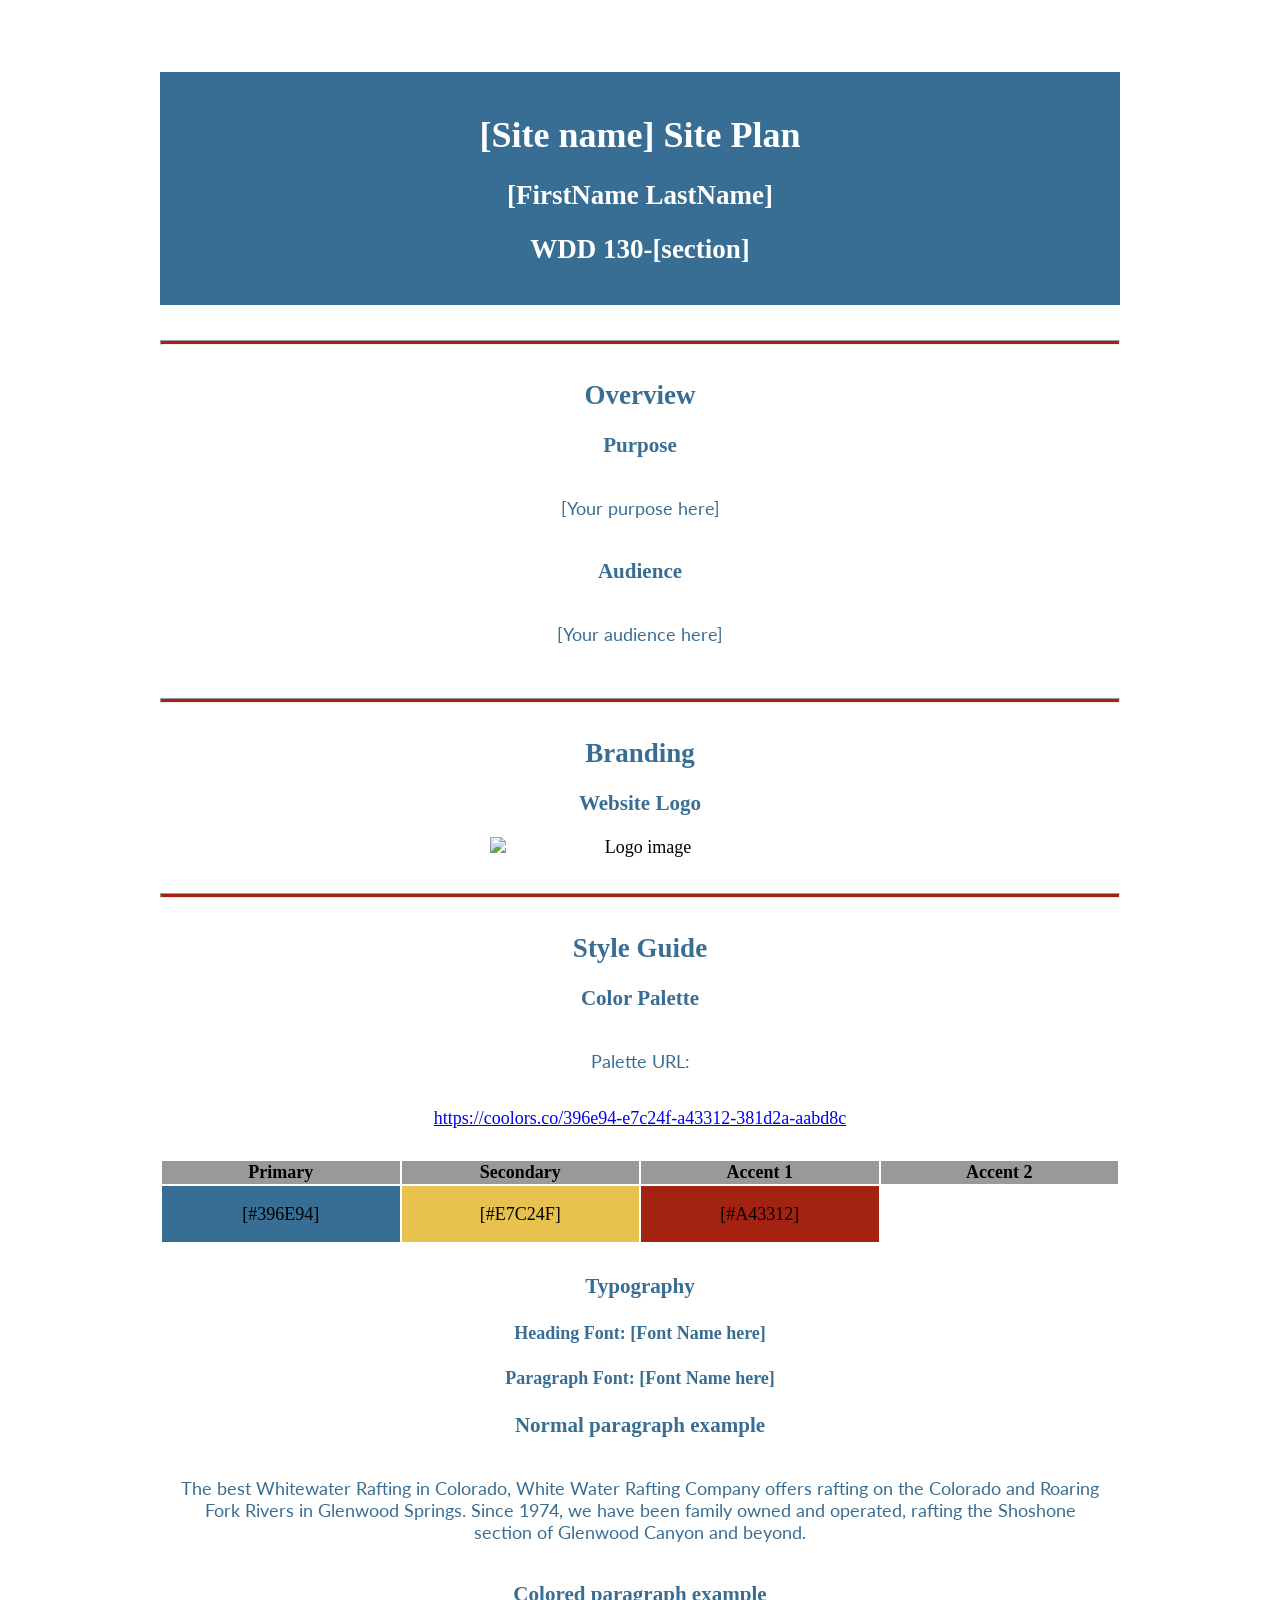
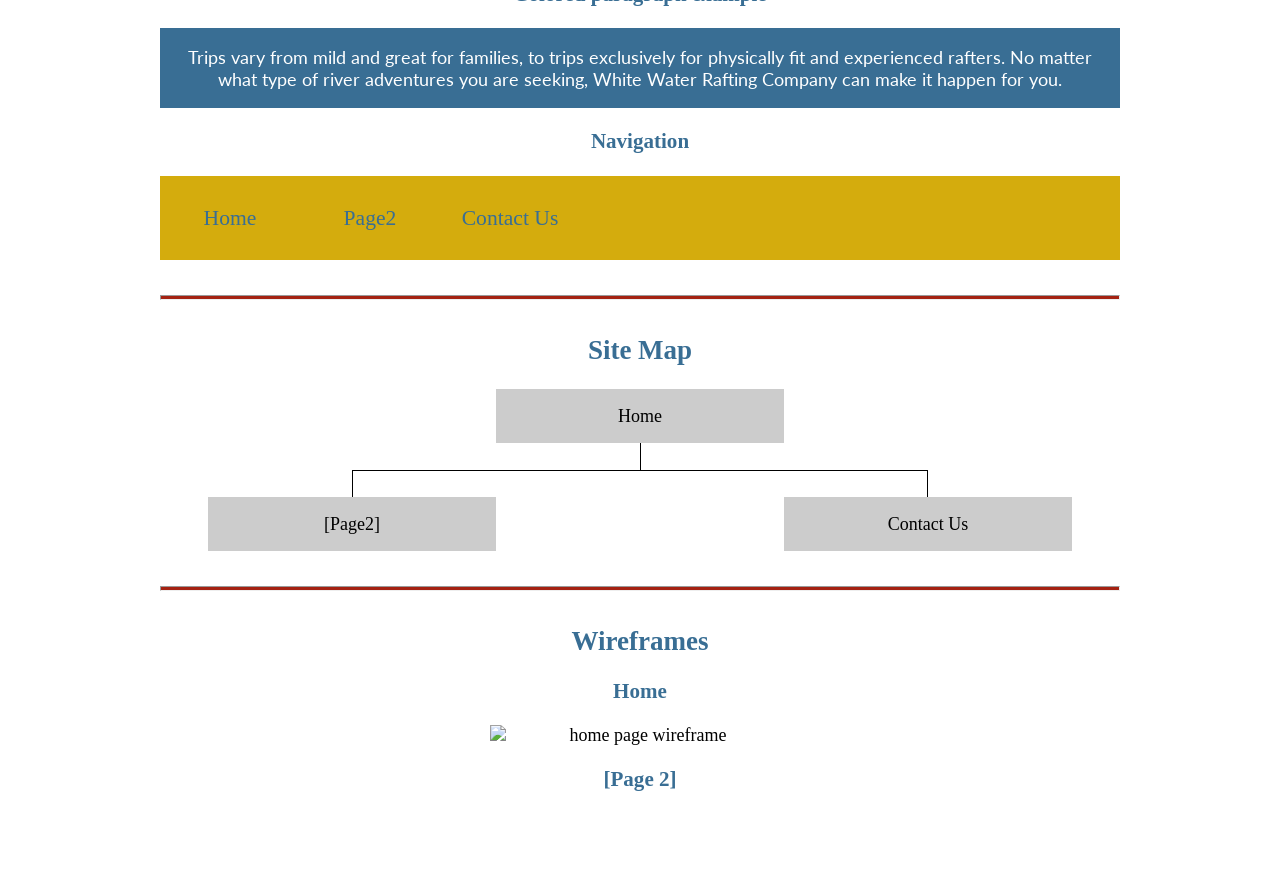
==== wwr/site-plan-rafting.html @ c3a47660 "Uploading WWR" ====
<!DOCTYPE html>
<html lang="en-us">

<head>
  <meta charset="utf-8" />
  <title>Site Plan</title>
  <link type="text/css" rel="stylesheet" href="styles/site-plan-rafting.css" />
</head>

<body>
  <header>
    <h1>[Site name] Site Plan</h1>
    <h2>[FirstName LastName]</h2>
    <h2>WDD 130-[section]</h2>
    <!-- In the header above, add the name of your site, your name and class number. For example if you are in section 3 you would put WDD 130-03 -->
  </header>
  <main>
    <!-- ------------------------Steps 2-5------------------------------ -->
    <hr />
    <h2>Overview</h2>
    <h3>Purpose</h3>
    <p>[Your purpose here]</p>
    <!-- change this -->

    <h3>Audience</h3>
    <p>[Your audience here]</p>
    <!-- change this -->

    <hr />
    <h2>Branding</h2>
    <h3>Website Logo</h3>
    <!-- Replace this with some sort of logo for your site.  A logo can be as simple as the name of your site in a nice font :) -->
    <img src="https://byui-wdd.github.io/wdd130/rafting_images/dryoarlogo.png" alt="Logo image" />
    <hr />
    <h2>Style Guide</h2>

    <!-- ------------------------Steps 6-9------------------------------ -->

    <h3>Color Palette</h3>
    <!--  The colors you choose for a website are one of the most important decisions you will make. Follow the instructions on the activity in Canvas then return and replace the color codes below with the hex color codes (the 6 digit numbers that show at the bottom of each color) for the colors you have chosen below.  You should have at least 2 colors but do not have to fill in all 4 if you do not need them.  -->

    <!-- Copy and paste the URL to your finished palette below. Replace the href value that is there with yours. Make sure to paste it into both the href value and the content text of the <a> tag -->
    <p>Palette URL:</p>
    <a href="https://coolors.co/396e94-e7c24f-a43312-381d2a-aabd8c"
      target="_blank">https://coolors.co/396e94-e7c24f-a43312-381d2a-aabd8c</a>

    <table class="colors">
      <tr>
        <th>Primary</th>
        <th>Secondary</th>
        <th>Accent 1</th>
        <th>Accent 2</th>
      </tr>
      <!-- Replace the numbers in the boxes below with your hex color codes. Then switch to the site-plan.css file and change your colors there as well. -->
      <tr>
        <td class="primary">[#396E94]</td>
        <td class="secondary">[#E7C24F]</td>
        <td class="accent1">[#A43312]</td>
        <td class="accent2"></td>
      </tr>
    </table>

    <!-- ------------------------Steps 10-12------------------------------ -->

    <h3>Typography</h3>
    <!-- Choose a font for your paragraphs (body copy) and headlines. What font(s) have you chosen? Think also about which of your colors above you might use for background and font colors. -->

    <h4>
      Heading Font: [Font Name here]
      <!-- change this -->
    </h4>
    <h4>
      Paragraph Font: [Font Name here]
      <!-- change this -->
    </h4>
    <h3>Normal paragraph example</h3>
    <p>
      The best Whitewater Rafting in Colorado, White Water Rafting Company
      offers rafting on the Colorado and Roaring Fork Rivers in Glenwood
      Springs. Since 1974, we have been family owned and operated, rafting the
      Shoshone section of Glenwood Canyon and beyond.
    </p>
    <h3>Colored paragraph example</h3>
    <p class="colored">
      Trips vary from mild and great for families, to trips exclusively for
      physically fit and experienced rafters. No matter what type of river
      adventures you are seeking, White Water Rafting Company can make it
      happen for you.
    </p>

    <!-- ------------------------Step 13------------------------------ -->

    <h3>Navigation</h3>
    <!-- Think about how you want your navigation bar to look. In the site-plan.css file change the colors to your colors to get the look you desire. -->
    <nav>
      <a href="#">Home</a>
      <a href="#">Page2</a>
      <a href="#">Contact Us</a>
    </nav>
    <hr />
    <h2>Site Map</h2>
    <div class="sitemap">
      <div class="sm-home">Home</div>
      <div class="sm-page2">
        [Page2]
        <!-- this page will have a name later -->
      </div>
      <div class="sm-page3">Contact Us</div>

      <div class="top">&nbsp;</div>
      <div class="left">&nbsp;</div>
      <div class="right">&nbsp;</div>
    </div>
    <hr />
    <h2>Wireframes</h2>
    <!-- Create an additional wireframe for your site. List it here below the Home page wireframe. -->

    <h3>Home</h3>

    <img src="https://byui-wdd.github.io/wdd130/rafting_images/wireframe_home.png" alt="home page wireframe" />

    <h3>[Page 2]</h3>

    <!-- <img src="#" alt="page 2 wireframe"> -->
  </main>
</body>

</html>
---- wwr/styles/site-plan-rafting.css ----
/* if you are using any Google fonts change the font names below to your fonts. 
Any spaces in your font name should be replaced with a +. 
Fonts are separated by a & */
@import url('https://fonts.googleapis.com/css2?family=IM+Fell+French+Canon&family=Lato:ital,wght@0,400;0,700;1,400&display=swap');

:root {
  /* change the values below to your colors from your palette */
  --primary-color: #396E94   ;
  --secondary-color: #E7C24F ;
  --accent1-color: #A42212;
  --accent2-color: white;

  /* change the values below to your chosen font(s) */
  --heading-font: "IM Fell French Canon";
  --paragraph-font: Lato, Helvetica, sans-serif;

  /* these colors below should be chosen from among your palette colors above */
  --headline-color-on-white: #396E94;  /* headlines on a white background */ 
  --headline-color-on-color: white; /* headlines on a colored background */ 
  --paragraph-color-on-white: #396E94; /* paragraph text on a white background */ 
  --paragraph-color-on-color: white; /* paragraph text on a colored background */ 
  --paragraph-background-color: #396E94  ;
  --nav-link-color: #396E94;
  --nav-background-color: #D4AC0D;
  --nav-hover-link-color: white;
  --nav-hover-background-color: #396E94;
}


/*  Look around below...but DON'T CHANGE ANYTHING! */

body {
  max-width: 960px;
  margin: 0 auto;
  padding: 4em;
  font-size: 18px;
  text-align: center;
}
img {
  display: block;
  margin: 0 auto;
  max-width: 300px;
}
h1, h2, h3, h4, h5, h6 {
  font-family: var(--heading-font);
  color: var(--headline-color-on-white);
}
h2 {
  text-align: center;
}
hr {
  height: 3px;
  margin: 35px 0;
  background: var(--accent1-color);
}
header {
  padding: 1em;
  text-align: center;
  color: var(--headline-color-on-color);
  background-color: var(--paragraph-background-color);
}
header > h1, header > h2 {
  color: var(--headline-color-on-color);
}
p {
  font-family: var(--paragraph-font);
  color: var(--paragraph-color-on-white);
  padding: 1em;
}
.colors {
  width: 100%;
  min-width: 350px;
  margin: 30px auto;
  text-align: center;
}
.colors th {
  background-color: #999;
}
.colors td{
  width: 25%;
  height: 3em;
}
.primary {
  background-color: var(--primary-color);
}
.secondary {
  background-color: var(--secondary-color);
}
.accent1 {
  background-color: var(--accent1-color);
}
.accent2{
  background-color: var(--accent2-color);
}
p.colored {
  background-color: var(--paragraph-background-color);
  color: var(--paragraph-color-on-color);
}
nav {
  background-color: var(--nav-background-color);
  line-height: 3em;
  text-align: center;
  font-size: 1.2em;
}
nav  {
  list-style-type: none;
  display: flex;
}
nav a {
  padding:1em;
  min-width: 120px;
  text-decoration: none;
  padding: 10px;
}
nav a:link, nav a:visited {
  color: var(--nav-link-color);
}
nav a:hover {
  color: var(--nav-hover-link-color);
  background-color: var(--nav-hover-background-color);
}
.sitemap {
  display: grid;
  justify-content: center;

  grid-template-columns: repeat(6, 15%);
  grid-template-rows: 3em 1.5em 1.5em 3em;
  grid-template-areas: ". . home home . ."
    ". . . top . ."
    ". left left right right ."
    "page2 page2 . . page3 page3";
}
.sitemap > div {
  text-align: center;
}
.sm-home {
  grid-area: home;
  background-color: #ccc;
  line-height: 3em;
}
.sm-page2 {
  grid-area: page2;
  background-color: #ccc;
  line-height: 3em;
}
.sm-page3 {
  grid-area: page3;
  background-color: #ccc;
  line-height: 3em;
}
.top {
  grid-area: top;
  border-left: 1px solid;
}
.left {
  grid-area: left;
  border-top: 1px solid;
  border-left: 1px solid;
}
.right {
  grid-area: right;
  border-top: 1px solid;
  border-right: 1px solid;
}
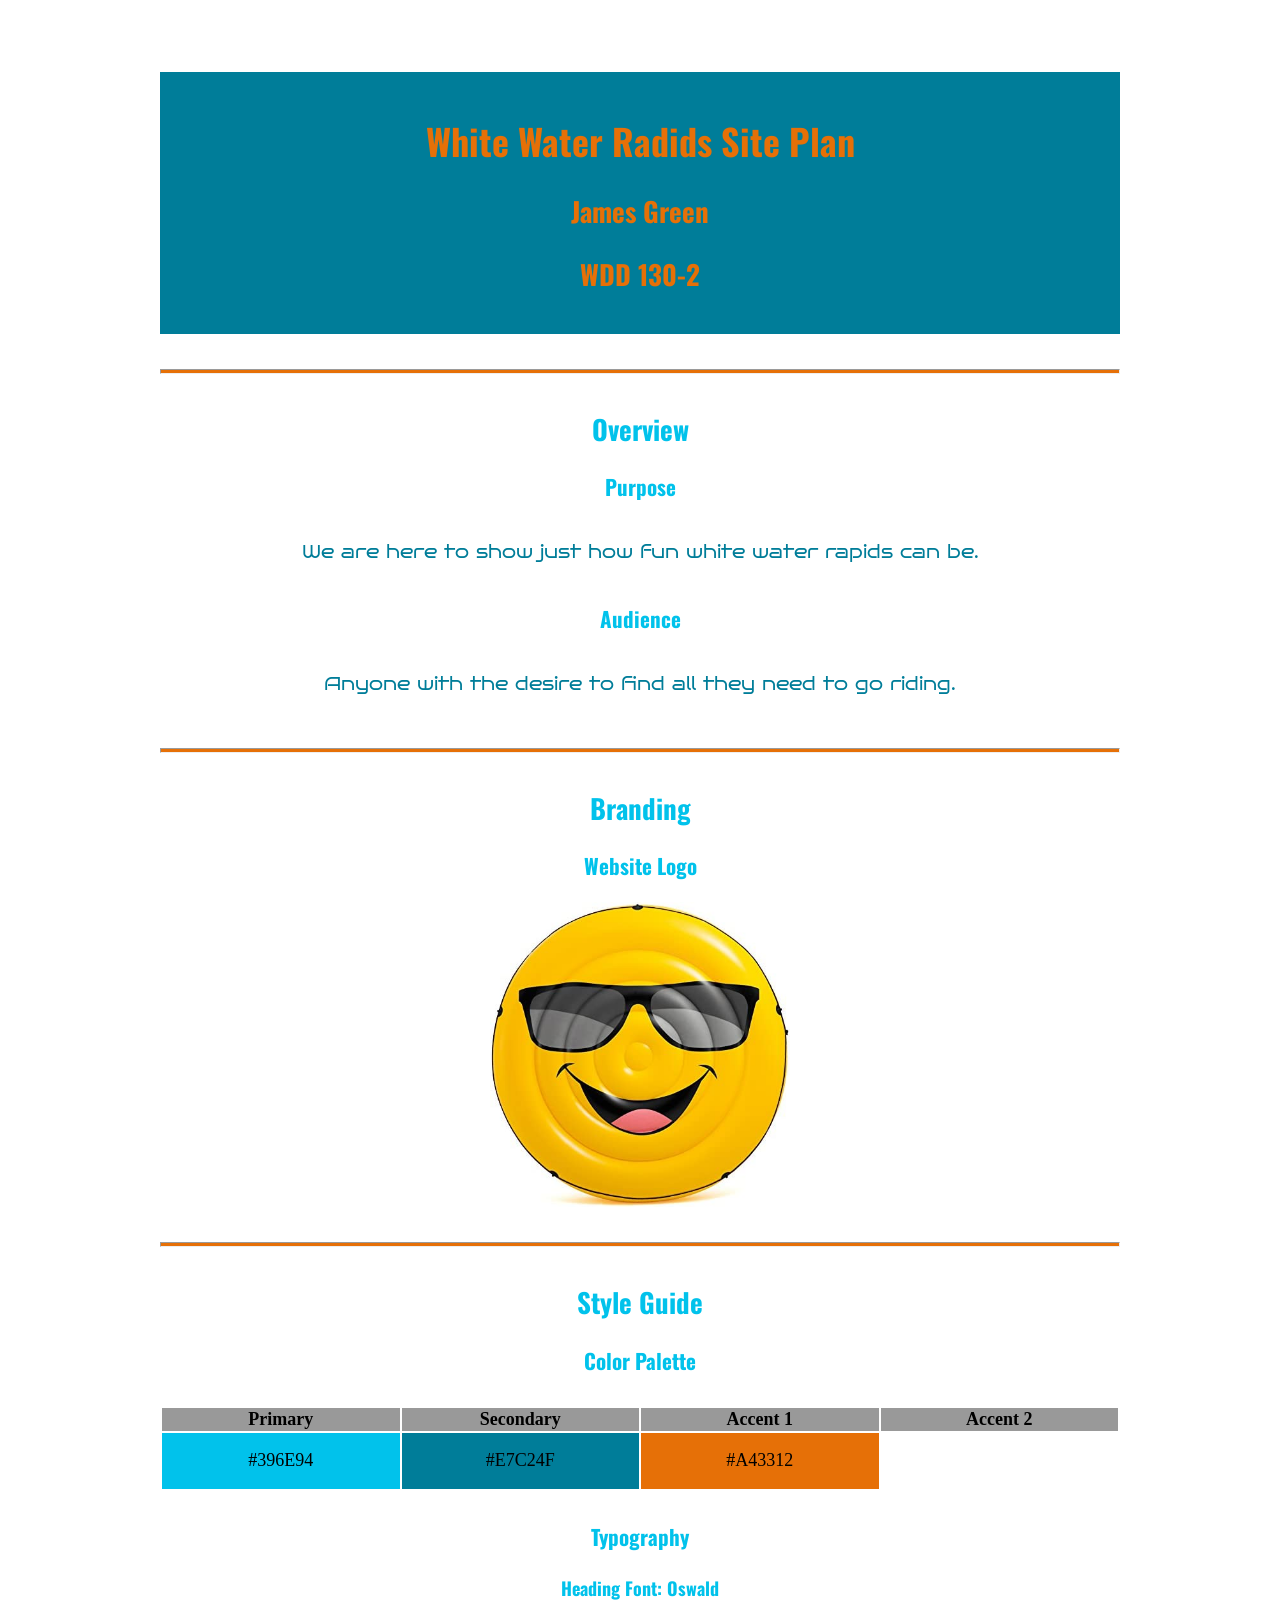
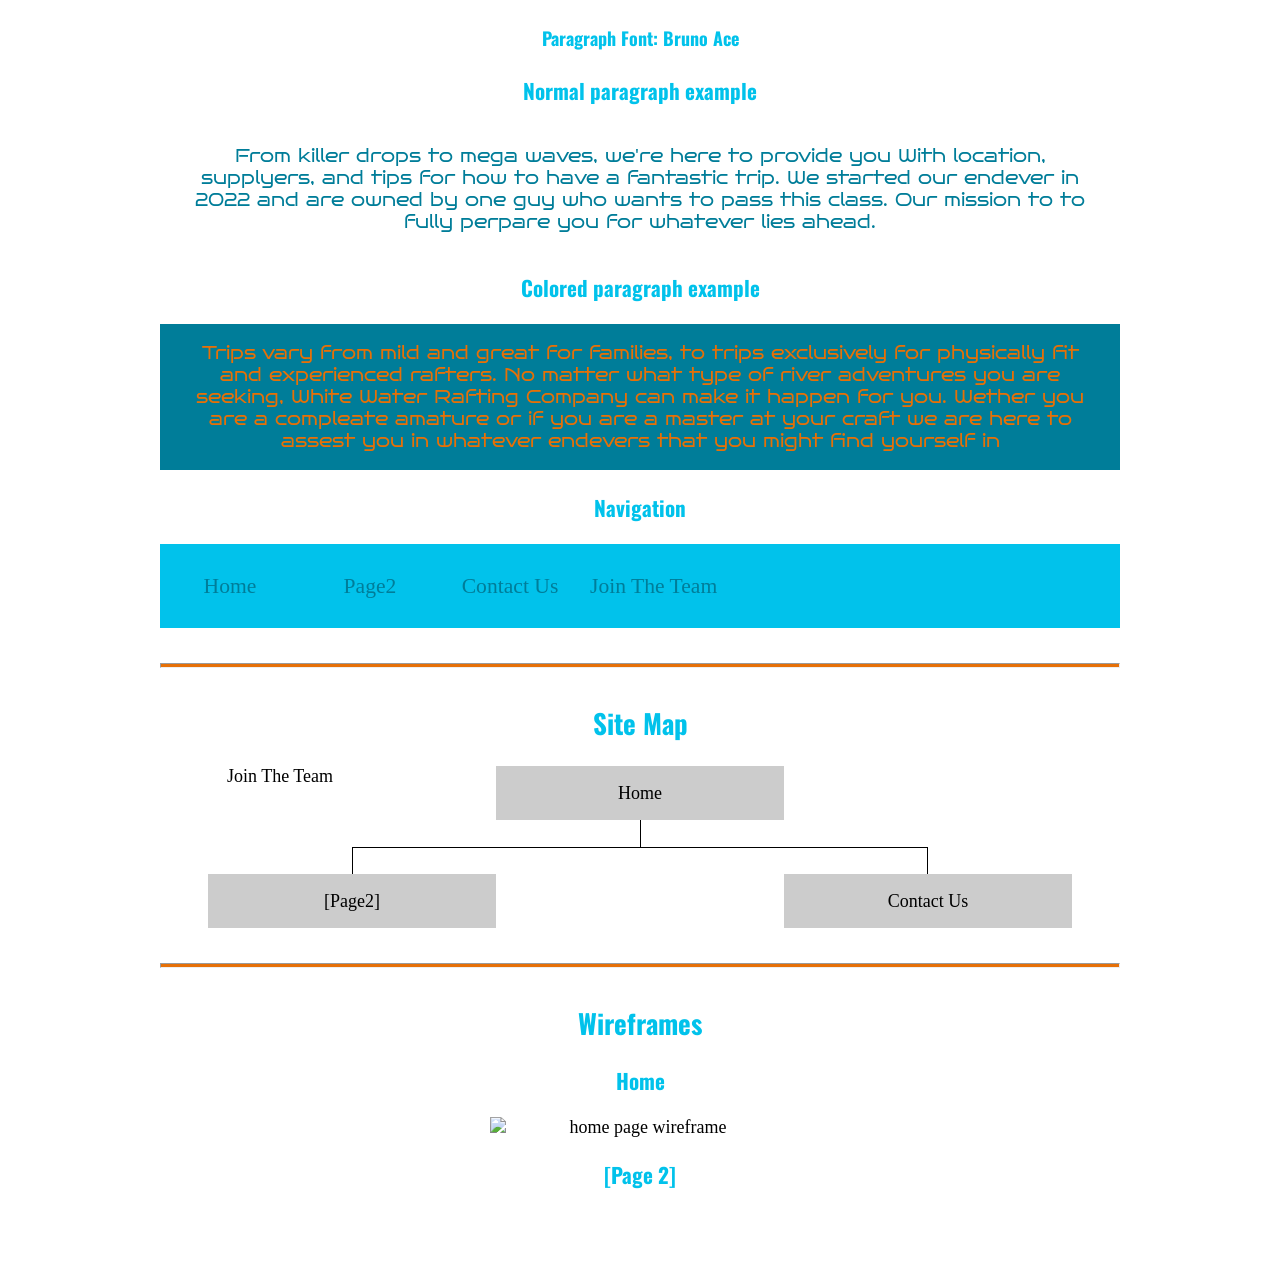
==== commit a08bc672: "Updated site" ====
--- a/wwr/site-plan-rafting.html
+++ b/wwr/site-plan-rafting.html
@@ -10,9 +10,9 @@
 
 <body>
   <header>
-    <h1>[Site name] Site Plan</h1>
-    <h2>[FirstName LastName]</h2>
-    <h2>WDD 130-[section]</h2>
+    <h1>White Water Radids Site Plan</h1>
+    <h2>James Green</h2>
+    <h2>WDD 130-2 </h2>
     <!-- In the header above, add the name of your site, your name and class number. For example if you are in section 3 you would put WDD 130-03 -->
   </header>
   <main>
@@ -20,18 +20,18 @@
     <hr />
     <h2>Overview</h2>
     <h3>Purpose</h3>
-    <p>[Your purpose here]</p>
+    <p>We are here to show just how fun white water rapids can be.</p>
     <!-- change this -->
 
     <h3>Audience</h3>
-    <p>[Your audience here]</p>
+    <p>Anyone with the desire to find all they need to go riding.</p>
     <!-- change this -->
 
     <hr />
     <h2>Branding</h2>
     <h3>Website Logo</h3>
     <!-- Replace this with some sort of logo for your site.  A logo can be as simple as the name of your site in a nice font :) -->
-    <img src="https://byui-wdd.github.io/wdd130/rafting_images/dryoarlogo.png" alt="Logo image" />
+    <img src="./images/rad_raft.jpg" alt="Logo image" />
     <hr />
     <h2>Style Guide</h2>
 
@@ -41,9 +41,6 @@
     <!--  The colors you choose for a website are one of the most important decisions you will make. Follow the instructions on the activity in Canvas then return and replace the color codes below with the hex color codes (the 6 digit numbers that show at the bottom of each color) for the colors you have chosen below.  You should have at least 2 colors but do not have to fill in all 4 if you do not need them.  -->
 
     <!-- Copy and paste the URL to your finished palette below. Replace the href value that is there with yours. Make sure to paste it into both the href value and the content text of the <a> tag -->
-    <p>Palette URL:</p>
-    <a href="https://coolors.co/396e94-e7c24f-a43312-381d2a-aabd8c"
-      target="_blank">https://coolors.co/396e94-e7c24f-a43312-381d2a-aabd8c</a>
 
     <table class="colors">
       <tr>
@@ -54,9 +51,9 @@
       </tr>
       <!-- Replace the numbers in the boxes below with your hex color codes. Then switch to the site-plan.css file and change your colors there as well. -->
       <tr>
-        <td class="primary">[#396E94]</td>
-        <td class="secondary">[#E7C24F]</td>
-        <td class="accent1">[#A43312]</td>
+        <td class="primary">#396E94</td>
+        <td class="secondary">#E7C24F</td>
+        <td class="accent1">#A43312</td>
         <td class="accent2"></td>
       </tr>
     </table>
@@ -67,28 +64,29 @@
     <!-- Choose a font for your paragraphs (body copy) and headlines. What font(s) have you chosen? Think also about which of your colors above you might use for background and font colors. -->
 
     <h4>
-      Heading Font: [Font Name here]
+      Heading Font: Oswald
       <!-- change this -->
     </h4>
     <h4>
-      Paragraph Font: [Font Name here]
+      Paragraph Font: Bruno Ace
       <!-- change this -->
     </h4>
     <h3>Normal paragraph example</h3>
     <p>
-      The best Whitewater Rafting in Colorado, White Water Rafting Company
-      offers rafting on the Colorado and Roaring Fork Rivers in Glenwood
-      Springs. Since 1974, we have been family owned and operated, rafting the
-      Shoshone section of Glenwood Canyon and beyond.
+      From killer drops to mega waves, we're here to provide you With location, 
+      supplyers, and tips for how to have a fantastic trip. We started our endever in 2022
+      and are owned by one guy who wants to pass this class. Our mission to to fully perpare you
+      for whatever lies ahead.
     </p>
     <h3>Colored paragraph example</h3>
     <p class="colored">
       Trips vary from mild and great for families, to trips exclusively for
       physically fit and experienced rafters. No matter what type of river
       adventures you are seeking, White Water Rafting Company can make it
-      happen for you.
+      happen for you. Wether you are a compleate amature or if you are a master at your craft 
+      we are here to assest you in whatever endevers that you might find yourself in
     </p>
-
+ 
     <!-- ------------------------Step 13------------------------------ -->
 
     <h3>Navigation</h3>
@@ -97,6 +95,7 @@
       <a href="#">Home</a>
       <a href="#">Page2</a>
       <a href="#">Contact Us</a>
+      <a href="#">Join The Team</a>
     </nav>
     <hr />
     <h2>Site Map</h2>
@@ -107,6 +106,7 @@
         <!-- this page will have a name later -->
       </div>
       <div class="sm-page3">Contact Us</div>
+      <div class="sm-page4">Join The Team</div>
 
       <div class="top">&nbsp;</div>
       <div class="left">&nbsp;</div>
--- a/wwr/styles/site-plan-rafting.css
+++ b/wwr/styles/site-plan-rafting.css
@@ -2,29 +2,31 @@
 /* if you are using any Google fonts change the font names below to your fonts. 
 Any spaces in your font name should be replaced with a +. 
 Fonts are separated by a & */
-@import url('https://fonts.googleapis.com/css2?family=IM+Fell+French+Canon&family=Lato:ital,wght@0,400;0,700;1,400&display=swap');
+@import url('https://fonts.googleapis.com/css2?family=Oswald&display=swap');
+@import url('https://fonts.googleapis.com/css2?family=Bruno+Ace&display=swap');
+@import url('https://fonts.googleapis.com/css2?family=Bebas+Neue&display=swap');
 
 :root {
   /* change the values below to your colors from your palette */
-  --primary-color: #396E94   ;
-  --secondary-color: #E7C24F ;
-  --accent1-color: #A42212;
+  --primary-color: #01C2EB   ;
+  --secondary-color: #007D99 ;
+  --accent1-color: #E67007;
   --accent2-color: white;
 
   /* change the values below to your chosen font(s) */
-  --heading-font: "IM Fell French Canon";
-  --paragraph-font: Lato, Helvetica, sans-serif;
+  --heading-font: "Oswald";
+  --paragraph-font: Lato, "Bruno Ace", sans-serif;
 
   /* these colors below should be chosen from among your palette colors above */
-  --headline-color-on-white: #396E94;  /* headlines on a white background */ 
-  --headline-color-on-color: white; /* headlines on a colored background */ 
-  --paragraph-color-on-white: #396E94; /* paragraph text on a white background */ 
-  --paragraph-color-on-color: white; /* paragraph text on a colored background */ 
-  --paragraph-background-color: #396E94  ;
-  --nav-link-color: #396E94;
-  --nav-background-color: #D4AC0D;
-  --nav-hover-link-color: white;
-  --nav-hover-background-color: #396E94;
+  --headline-color-on-white: #01C2EB;  /* headlines on a white background */ 
+  --headline-color-on-color: #E67007; /* headlines on a colored background */ 
+  --paragraph-color-on-white: #007D99; /* paragraph text on a white background */ 
+  --paragraph-color-on-color: #E67007; /* paragraph text on a colored background */ 
+  --paragraph-background-color: #007D99  ;
+  --nav-link-color: #007D99;
+  --nav-background-color: #01C2EB;
+  --nav-hover-link-color: #E67007;
+  --nav-hover-background-color: #0095ff;
 }
 
 
